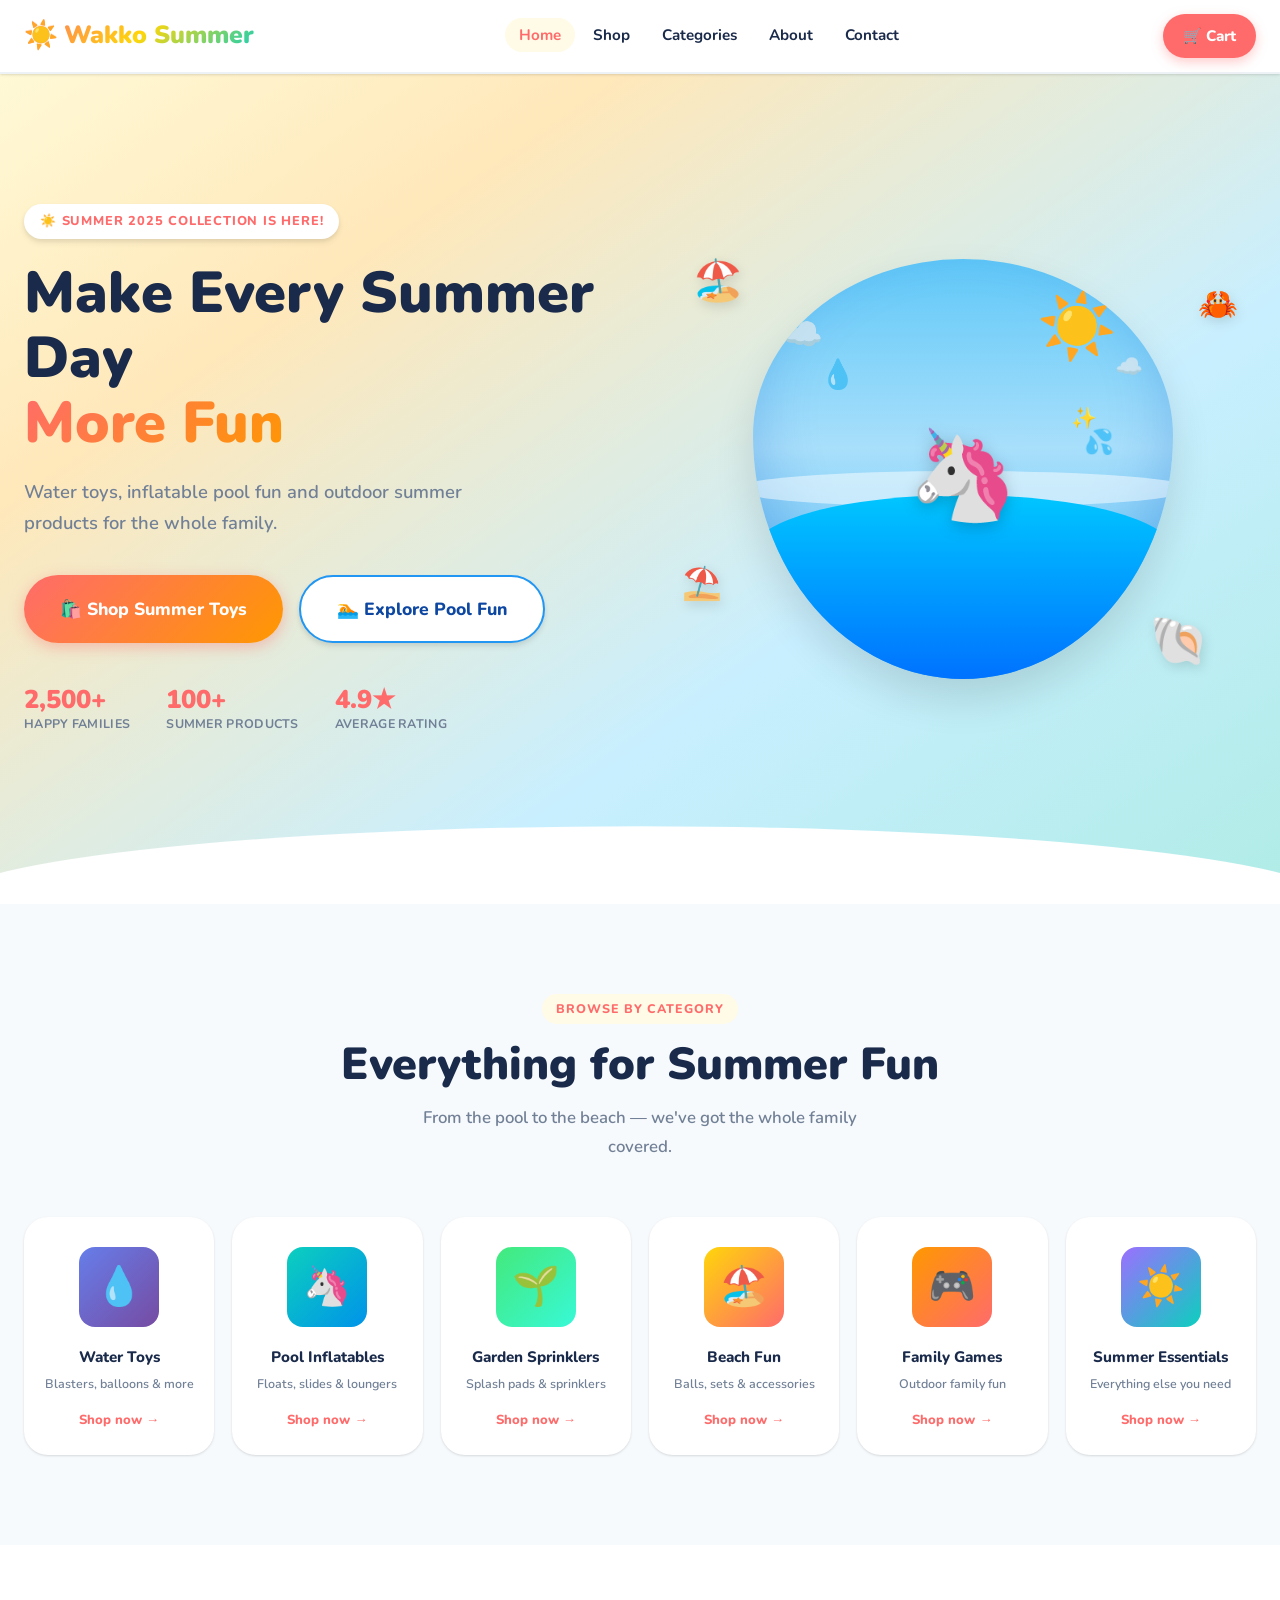
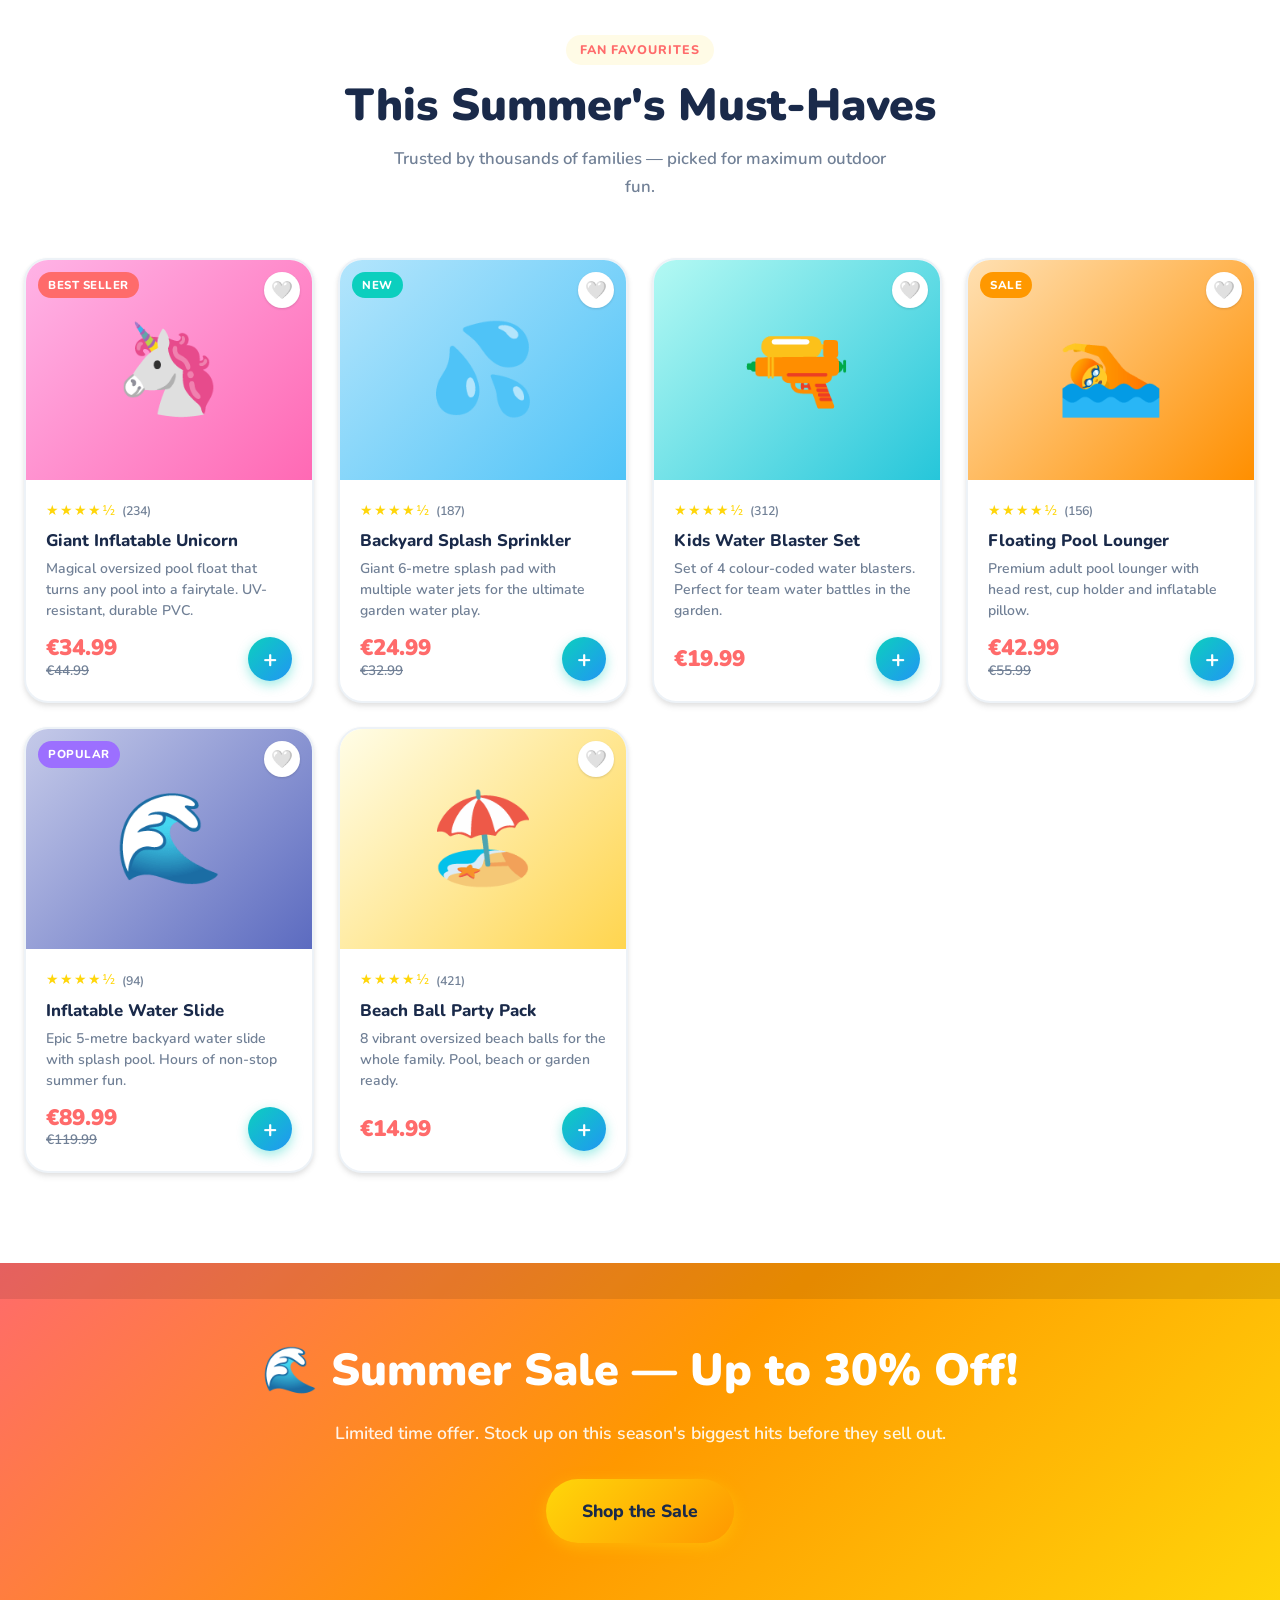
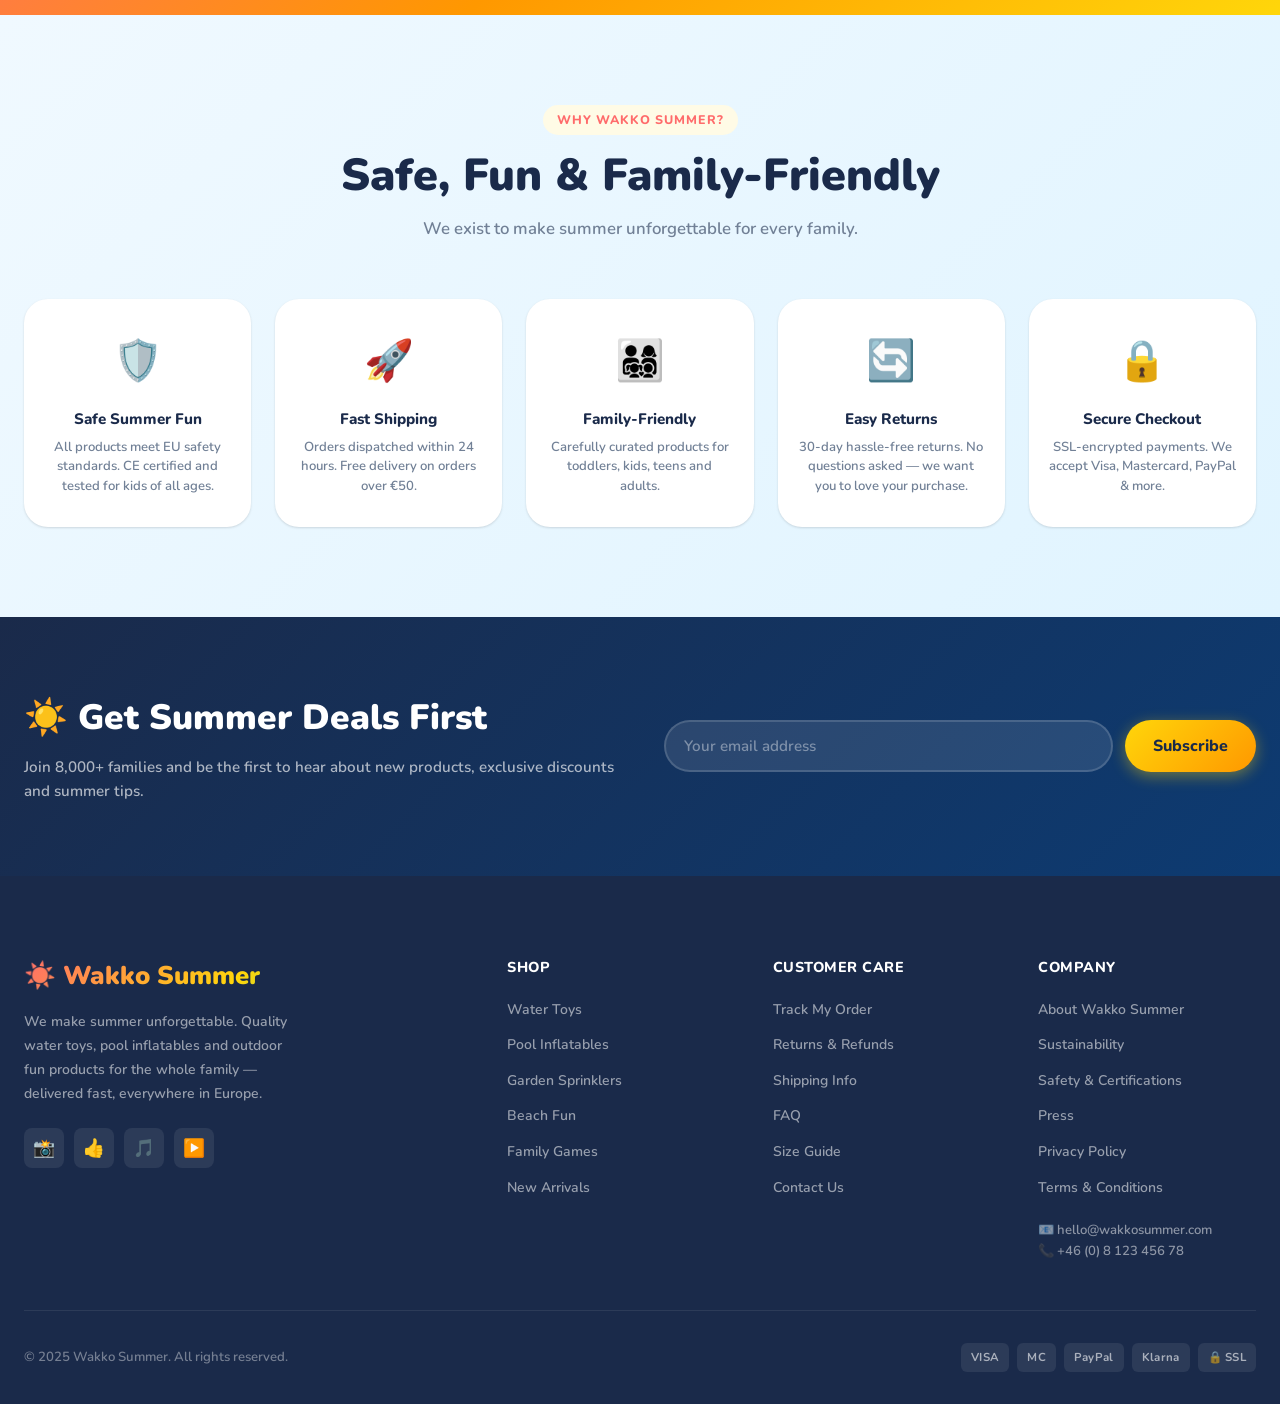
==== index.html @ 96a43daf "Initial release: Wakko Summer webshop Full static webshop with homepage, product page, cart and chec" ====
<!DOCTYPE html>
<html lang="en">
<head>
  <meta charset="UTF-8" />
  <meta name="viewport" content="width=device-width, initial-scale=1.0" />
  <title>Wakko Summer — Make Every Summer Day More Fun</title>
  <meta name="description" content="Water toys, inflatable pool fun and outdoor summer products for the whole family. Shop Wakko Summer today." />
  <link rel="stylesheet" href="css/style.css" />
</head>
<body data-page="home">

  <!-- ===== HEADER ===== -->
  <header class="header">
    <nav class="nav">
      <a class="nav__logo" href="index.html">
        <span class="nav__logo-icon">☀️</span> Wakko Summer
      </a>

      <ul class="nav__links">
        <li><a href="index.html" class="active">Home</a></li>
        <li><a href="#products">Shop</a></li>
        <li><a href="#categories">Categories</a></li>
        <li><a href="#about">About</a></li>
        <li><a href="#contact">Contact</a></li>
      </ul>

      <div class="nav__actions">
        <a href="cart.html" class="nav__cart-btn">
          🛒 Cart <span class="nav__cart-count">0</span>
        </a>
        <button class="nav__hamburger" aria-label="Menu">
          <span></span><span></span><span></span>
        </button>
      </div>
    </nav>
  </header>

  <!-- ===== HERO ===== -->
  <section class="hero">
    <div class="container">

      <div class="hero__content">
        <div class="hero__badge">☀️ Summer 2025 Collection is here!</div>
        <h1 class="hero__headline">
          Make Every Summer Day<br>
          <span>More Fun</span>
        </h1>
        <p class="hero__subheadline">
          Water toys, inflatable pool fun and outdoor summer products for the whole family.
        </p>
        <div class="hero__ctas">
          <a href="#products" class="btn btn--primary btn--lg">🛍️ Shop Summer Toys</a>
          <a href="#categories" class="btn btn--secondary btn--lg">🏊 Explore Pool Fun</a>
        </div>
        <div class="hero__stats">
          <div class="hero__stat">
            <div class="hero__stat-number">2,500+</div>
            <div class="hero__stat-label">Happy Families</div>
          </div>
          <div class="hero__stat">
            <div class="hero__stat-number">100+</div>
            <div class="hero__stat-label">Summer Products</div>
          </div>
          <div class="hero__stat">
            <div class="hero__stat-number">4.9★</div>
            <div class="hero__stat-label">Average Rating</div>
          </div>
        </div>
      </div>

      <div class="hero__visual">
        <!-- Floating decor outside the bubble -->
        <span class="hero__float hero__float--1">🏖️</span>
        <span class="hero__float hero__float--2">🦀</span>
        <span class="hero__float hero__float--3">⛱️</span>
        <span class="hero__float hero__float--4">🐚</span>

        <!-- Main scene bubble -->
        <div class="hero__scene">
          <span class="hero__scene-sun">☀️</span>
          <span class="hero__scene-cloud1">☁️</span>
          <span class="hero__scene-cloud2">☁️</span>
          <span class="hero__scene-drop1">💧</span>
          <span class="hero__scene-drop2">✨</span>
          <span class="hero__scene-drop3">💦</span>
          <span class="hero__scene-unicorn">🦄</span>
          <div class="hero__scene-wave"></div>
          <div class="hero__scene-pool"></div>
        </div>
      </div>

    </div>
  </section>

  <!-- ===== CATEGORIES ===== -->
  <section class="categories" id="categories">
    <div class="container">
      <div class="section-header">
        <span class="section-tag">Browse by category</span>
        <h2 class="section-title">Everything for Summer Fun</h2>
        <p class="section-subtitle">From the pool to the beach — we've got the whole family covered.</p>
      </div>

      <div class="categories-grid">

        <a href="#products" class="category-card category-card--water">
          <div class="category-card__icon">💧</div>
          <div class="category-card__name">Water Toys</div>
          <div class="category-card__desc">Blasters, balloons &amp; more</div>
          <div class="category-card__link">Shop now →</div>
        </a>

        <a href="#products" class="category-card category-card--pool">
          <div class="category-card__icon">🦄</div>
          <div class="category-card__name">Pool Inflatables</div>
          <div class="category-card__desc">Floats, slides &amp; loungers</div>
          <div class="category-card__link">Shop now →</div>
        </a>

        <a href="#products" class="category-card category-card--sprinkler">
          <div class="category-card__icon">🌱</div>
          <div class="category-card__name">Garden Sprinklers</div>
          <div class="category-card__desc">Splash pads &amp; sprinklers</div>
          <div class="category-card__link">Shop now →</div>
        </a>

        <a href="#products" class="category-card category-card--beach">
          <div class="category-card__icon">🏖️</div>
          <div class="category-card__name">Beach Fun</div>
          <div class="category-card__desc">Balls, sets &amp; accessories</div>
          <div class="category-card__link">Shop now →</div>
        </a>

        <a href="#products" class="category-card category-card--games">
          <div class="category-card__icon">🎮</div>
          <div class="category-card__name">Family Games</div>
          <div class="category-card__desc">Outdoor family fun</div>
          <div class="category-card__link">Shop now →</div>
        </a>

        <a href="#products" class="category-card category-card--essentials">
          <div class="category-card__icon">☀️</div>
          <div class="category-card__name">Summer Essentials</div>
          <div class="category-card__desc">Everything else you need</div>
          <div class="category-card__link">Shop now →</div>
        </a>

      </div>
    </div>
  </section>

  <!-- ===== FEATURED PRODUCTS ===== -->
  <section class="products" id="products">
    <div class="container">
      <div class="section-header">
        <span class="section-tag">Fan favourites</span>
        <h2 class="section-title">This Summer's Must-Haves</h2>
        <p class="section-subtitle">Trusted by thousands of families — picked for maximum outdoor fun.</p>
      </div>

      <!-- Rendered by JS -->
      <div class="products-grid"></div>
    </div>
  </section>

  <!-- ===== PROMO BANNER ===== -->
  <div class="promo-banner">
    <div class="promo-banner__ticker">
      <span class="promo-banner__ticker-inner">
        ☀️ FREE shipping on orders over €50 &nbsp;·&nbsp; 🌊 New arrivals every week &nbsp;·&nbsp; ⛱️ 30-day easy returns &nbsp;·&nbsp; 🦄 Over 2,500 happy families &nbsp;·&nbsp; ☀️ FREE shipping on orders over €50 &nbsp;·&nbsp; 🌊 New arrivals every week &nbsp;·&nbsp; ⛱️ 30-day easy returns &nbsp;·&nbsp;
      </span>
    </div>
    <h2>🌊 Summer Sale — Up to 30% Off!</h2>
    <p>Limited time offer. Stock up on this season's biggest hits before they sell out.</p>
    <a href="#products" class="btn btn--yellow btn--lg">Shop the Sale</a>
  </div>

  <!-- ===== TRUST SECTION ===== -->
  <section class="trust" id="about">
    <div class="container">
      <div class="section-header">
        <span class="section-tag">Why Wakko Summer?</span>
        <h2 class="section-title">Safe, Fun &amp; Family-Friendly</h2>
        <p class="section-subtitle">We exist to make summer unforgettable for every family.</p>
      </div>

      <div class="trust-grid">
        <div class="trust-item">
          <span class="trust-item__icon">🛡️</span>
          <div class="trust-item__title">Safe Summer Fun</div>
          <div class="trust-item__desc">All products meet EU safety standards. CE certified and tested for kids of all ages.</div>
        </div>
        <div class="trust-item">
          <span class="trust-item__icon">🚀</span>
          <div class="trust-item__title">Fast Shipping</div>
          <div class="trust-item__desc">Orders dispatched within 24 hours. Free delivery on orders over €50.</div>
        </div>
        <div class="trust-item">
          <span class="trust-item__icon">👨‍👩‍👧‍👦</span>
          <div class="trust-item__title">Family-Friendly</div>
          <div class="trust-item__desc">Carefully curated products for toddlers, kids, teens and adults.</div>
        </div>
        <div class="trust-item">
          <span class="trust-item__icon">🔄</span>
          <div class="trust-item__title">Easy Returns</div>
          <div class="trust-item__desc">30-day hassle-free returns. No questions asked — we want you to love your purchase.</div>
        </div>
        <div class="trust-item">
          <span class="trust-item__icon">🔒</span>
          <div class="trust-item__title">Secure Checkout</div>
          <div class="trust-item__desc">SSL-encrypted payments. We accept Visa, Mastercard, PayPal &amp; more.</div>
        </div>
      </div>
    </div>
  </section>

  <!-- ===== NEWSLETTER ===== -->
  <section class="newsletter">
    <div class="container">
      <div class="newsletter__content">
        <h2>☀️ Get Summer Deals First</h2>
        <p>Join 8,000+ families and be the first to hear about new products, exclusive discounts and summer tips.</p>
      </div>
      <div>
        <form class="newsletter__form" onsubmit="event.preventDefault(); this.innerHTML='<p style=\'color:var(--yellow);font-weight:800;font-size:1rem;\'>🎉 Thanks! You\'re on the list.</p>'">
          <input class="newsletter__input" type="email" placeholder="Your email address" required />
          <button type="submit" class="btn btn--yellow">Subscribe</button>
        </form>
      </div>
    </div>
  </section>

  <!-- ===== FOOTER ===== -->
  <footer class="footer" id="contact">
    <div class="container">
      <div class="footer__top">

        <div>
          <span class="footer__brand-logo">☀️ Wakko Summer</span>
          <p class="footer__brand-desc">
            We make summer unforgettable. Quality water toys, pool inflatables and outdoor fun products for the whole family — delivered fast, everywhere in Europe.
          </p>
          <div class="footer__social">
            <a class="footer__social-link" href="#" title="Instagram">📸</a>
            <a class="footer__social-link" href="#" title="Facebook">👍</a>
            <a class="footer__social-link" href="#" title="TikTok">🎵</a>
            <a class="footer__social-link" href="#" title="YouTube">▶️</a>
          </div>
        </div>

        <div class="footer__column">
          <h4>Shop</h4>
          <ul>
            <li><a href="#products">Water Toys</a></li>
            <li><a href="#products">Pool Inflatables</a></li>
            <li><a href="#products">Garden Sprinklers</a></li>
            <li><a href="#products">Beach Fun</a></li>
            <li><a href="#products">Family Games</a></li>
            <li><a href="#products">New Arrivals</a></li>
          </ul>
        </div>

        <div class="footer__column">
          <h4>Customer Care</h4>
          <ul>
            <li><a href="#">Track My Order</a></li>
            <li><a href="#">Returns &amp; Refunds</a></li>
            <li><a href="#">Shipping Info</a></li>
            <li><a href="#">FAQ</a></li>
            <li><a href="#">Size Guide</a></li>
            <li><a href="#">Contact Us</a></li>
          </ul>
        </div>

        <div class="footer__column">
          <h4>Company</h4>
          <ul>
            <li><a href="#">About Wakko Summer</a></li>
            <li><a href="#">Sustainability</a></li>
            <li><a href="#">Safety &amp; Certifications</a></li>
            <li><a href="#">Press</a></li>
            <li><a href="#">Privacy Policy</a></li>
            <li><a href="#">Terms &amp; Conditions</a></li>
          </ul>
          <p style="margin-top:20px;font-size:0.82rem;color:rgba(255,255,255,0.5);font-weight:600;line-height:1.6;">
            📧 hello@wakkosummer.com<br>
            📞 +46 (0) 8 123 456 78
          </p>
        </div>

      </div>

      <div class="footer__bottom">
        <span class="footer__copyright">© 2025 Wakko Summer. All rights reserved.</span>
        <div class="footer__payment">
          <span class="footer__payment-icon">VISA</span>
          <span class="footer__payment-icon">MC</span>
          <span class="footer__payment-icon">PayPal</span>
          <span class="footer__payment-icon">Klarna</span>
          <span class="footer__payment-icon">🔒 SSL</span>
        </div>
      </div>
    </div>
  </footer>

  <script src="js/app.js"></script>
</body>
</html>
---- css/style.css ----
/* ============================================
   WAKKO SUMMER — STYLESHEET
   ============================================ */

@import url('https://fonts.googleapis.com/css2?family=Nunito:wght@400;600;700;800;900&display=swap');

/* ---- Custom Properties ---- */
:root {
  --yellow:        #FFD60A;
  --yellow-hover:  #F5C800;
  --yellow-light:  #FFFBE6;
  --turquoise:     #0CCFBE;
  --turquoise-hover:#0AB8A8;
  --turquoise-light:#E0FAF8;
  --blue:          #2196F3;
  --blue-dark:     #0D47A1;
  --blue-light:    #E3F2FD;
  --coral:         #FF6B6B;
  --coral-hover:   #FF5252;
  --coral-light:   #FFE8E8;
  --orange:        #FF9800;
  --purple:        #9C6FFF;
  --dark:          #1A2A4A;
  --text:          #2D3748;
  --text-light:    #718096;
  --gray-50:       #F7FAFC;
  --gray-100:      #EDF2F7;
  --gray-200:      #E2E8F0;
  --white:         #FFFFFF;

  --shadow-sm: 0 1px 3px rgba(0,0,0,0.08), 0 1px 2px rgba(0,0,0,0.06);
  --shadow-md: 0 4px 6px rgba(0,0,0,0.07), 0 2px 4px rgba(0,0,0,0.06);
  --shadow-lg: 0 10px 25px rgba(0,0,0,0.10), 0 4px 6px rgba(0,0,0,0.05);
  --shadow-xl: 0 20px 40px rgba(0,0,0,0.12);

  --radius-sm:   8px;
  --radius-md:   16px;
  --radius-lg:   24px;
  --radius-xl:   32px;
  --radius-full: 9999px;

  --font: 'Nunito', sans-serif;
  --container-max: 1280px;
  --transition:      all 0.2s ease;
  --transition-slow: all 0.35s ease;
}

/* ---- Reset ---- */
*, *::before, *::after { margin: 0; padding: 0; box-sizing: border-box; }
html { scroll-behavior: smooth; }
body {
  font-family: var(--font);
  color: var(--text);
  background: var(--white);
  line-height: 1.6;
  -webkit-font-smoothing: antialiased;
}
img  { max-width: 100%; display: block; }
a    { text-decoration: none; color: inherit; }
button { cursor: pointer; border: none; font-family: var(--font); }
ul   { list-style: none; }

.container {
  max-width: var(--container-max);
  margin: 0 auto;
  padding: 0 24px;
}

/* ============================================
   HEADER
   ============================================ */

.header {
  position: sticky;
  top: 0;
  z-index: 100;
  background: rgba(255,255,255,0.96);
  backdrop-filter: blur(12px);
  border-bottom: 2px solid var(--gray-100);
  box-shadow: var(--shadow-sm);
}

.nav {
  display: flex;
  align-items: center;
  justify-content: space-between;
  padding: 14px 24px;
  max-width: var(--container-max);
  margin: 0 auto;
  gap: 16px;
}

.nav__logo {
  display: flex;
  align-items: center;
  gap: 6px;
  font-size: 1.55rem;
  font-weight: 900;
  background: linear-gradient(135deg, var(--coral) 0%, var(--yellow) 50%, var(--turquoise) 100%);
  -webkit-background-clip: text;
  -webkit-text-fill-color: transparent;
  background-clip: text;
  white-space: nowrap;
  text-decoration: none;
}
.nav__logo-icon { -webkit-text-fill-color: initial; font-size: 1.7rem; }

.nav__links {
  display: flex;
  align-items: center;
  gap: 4px;
  flex: 1;
  justify-content: center;
}
.nav__links a {
  font-size: 0.95rem;
  font-weight: 700;
  color: var(--dark);
  padding: 7px 14px;
  border-radius: var(--radius-full);
  transition: var(--transition);
}
.nav__links a:hover, .nav__links a.active {
  background: var(--yellow-light);
  color: var(--coral);
}

.nav__actions { display: flex; align-items: center; gap: 12px; }

.nav__cart-btn {
  display: flex;
  align-items: center;
  gap: 8px;
  background: var(--coral);
  color: var(--white);
  font-weight: 800;
  font-size: 0.95rem;
  padding: 10px 20px;
  border-radius: var(--radius-full);
  transition: var(--transition);
  box-shadow: 0 4px 12px rgba(255,107,107,0.35);
  text-decoration: none;
}
.nav__cart-btn:hover {
  background: var(--coral-hover);
  transform: translateY(-1px);
  box-shadow: 0 6px 18px rgba(255,107,107,0.45);
}
.nav__cart-count {
  background: var(--yellow);
  color: var(--dark);
  font-size: 0.75rem;
  font-weight: 900;
  width: 20px;
  height: 20px;
  border-radius: 50%;
  display: flex;
  align-items: center;
  justify-content: center;
  min-width: 20px;
}

.nav__hamburger {
  display: none;
  flex-direction: column;
  gap: 5px;
  background: none;
  padding: 4px;
}
.nav__hamburger span {
  width: 24px;
  height: 2px;
  background: var(--dark);
  border-radius: 2px;
  transition: var(--transition);
  display: block;
}

/* ============================================
   BUTTONS
   ============================================ */

.btn {
  display: inline-flex;
  align-items: center;
  justify-content: center;
  gap: 8px;
  font-family: var(--font);
  font-weight: 800;
  font-size: 1rem;
  padding: 14px 28px;
  border-radius: var(--radius-full);
  border: none;
  cursor: pointer;
  transition: var(--transition-slow);
  text-decoration: none;
  white-space: nowrap;
}
.btn--primary {
  background: linear-gradient(135deg, var(--coral) 0%, var(--orange) 100%);
  color: var(--white);
  box-shadow: 0 4px 15px rgba(255,107,107,0.4);
}
.btn--primary:hover { transform: translateY(-2px); box-shadow: 0 8px 25px rgba(255,107,107,0.5); }

.btn--secondary {
  background: var(--white);
  color: var(--blue-dark);
  border: 2px solid var(--blue);
  box-shadow: var(--shadow-md);
}
.btn--secondary:hover { background: var(--blue-light); transform: translateY(-2px); box-shadow: var(--shadow-lg); }

.btn--turquoise {
  background: linear-gradient(135deg, var(--turquoise) 0%, var(--blue) 100%);
  color: var(--white);
  box-shadow: 0 4px 15px rgba(12,207,190,0.4);
}
.btn--turquoise:hover { transform: translateY(-2px); box-shadow: 0 8px 25px rgba(12,207,190,0.5); }

.btn--yellow {
  background: linear-gradient(135deg, var(--yellow) 0%, var(--orange) 100%);
  color: var(--dark);
  box-shadow: 0 4px 15px rgba(255,214,10,0.4);
}
.btn--yellow:hover { transform: translateY(-2px); box-shadow: 0 8px 25px rgba(255,214,10,0.5); }

.btn--dark {
  background: var(--dark);
  color: var(--white);
}
.btn--dark:hover { background: #0f1f38; transform: translateY(-2px); }

.btn--outline {
  background: transparent;
  color: var(--coral);
  border: 2px solid var(--coral);
}
.btn--outline:hover { background: var(--coral); color: var(--white); }

.btn--lg { font-size: 1.1rem; padding: 18px 36px; }
.btn--sm { font-size: 0.875rem; padding: 10px 20px; }
.btn--full { width: 100%; }

/* ============================================
   HERO SECTION
   ============================================ */

.hero {
  background: linear-gradient(145deg, #FFF9D6 0%, #FFE8BA 25%, #C8EFFF 65%, #B0ECE6 100%);
  min-height: calc(100vh - 70px);
  display: flex;
  align-items: center;
  overflow: hidden;
  position: relative;
  padding: 60px 0 100px;
}

.hero::after {
  content: '';
  position: absolute;
  bottom: -2px;
  left: 0;
  right: 0;
  height: 80px;
  background: var(--white);
  clip-path: ellipse(55% 100% at 50% 100%);
  pointer-events: none;
}

.hero .container {
  display: grid;
  grid-template-columns: 1fr 1fr;
  gap: 60px;
  align-items: center;
  position: relative;
  z-index: 1;
}

.hero__badge {
  display: inline-flex;
  align-items: center;
  gap: 8px;
  background: var(--white);
  color: var(--coral);
  font-size: 0.8rem;
  font-weight: 800;
  padding: 7px 16px;
  border-radius: var(--radius-full);
  box-shadow: var(--shadow-md);
  margin-bottom: 22px;
  text-transform: uppercase;
  letter-spacing: 0.8px;
}

.hero__headline {
  font-size: clamp(2.1rem, 5vw, 3.6rem);
  font-weight: 900;
  line-height: 1.13;
  color: var(--dark);
  margin-bottom: 20px;
}
.hero__headline span {
  background: linear-gradient(135deg, var(--coral) 0%, var(--orange) 100%);
  -webkit-background-clip: text;
  -webkit-text-fill-color: transparent;
  background-clip: text;
}

.hero__subheadline {
  font-size: 1.15rem;
  color: var(--text-light);
  font-weight: 600;
  margin-bottom: 36px;
  line-height: 1.7;
  max-width: 480px;
}

.hero__ctas { display: flex; gap: 16px; flex-wrap: wrap; margin-bottom: 44px; }

.hero__stats { display: flex; gap: 36px; flex-wrap: wrap; }
.hero__stat-number {
  font-size: 1.6rem;
  font-weight: 900;
  color: var(--coral);
  line-height: 1;
}
.hero__stat-label {
  font-size: 0.78rem;
  color: var(--text-light);
  font-weight: 700;
  margin-top: 2px;
  text-transform: uppercase;
  letter-spacing: 0.3px;
}

/* Hero visual/scene */
.hero__visual {
  display: flex;
  justify-content: center;
  align-items: center;
  position: relative;
  height: 500px;
}

.hero__scene {
  width: 420px;
  height: 420px;
  background: linear-gradient(180deg, #60C8F8 0%, #A8DFFB 45%, #47B8F5 100%);
  border-radius: 50% 50% 50% 50% / 42% 42% 58% 58%;
  display: flex;
  align-items: center;
  justify-content: center;
  position: relative;
  overflow: hidden;
  box-shadow: var(--shadow-xl), inset 0 -30px 60px rgba(0,80,200,0.25);
}

.hero__scene-pool {
  position: absolute;
  bottom: 0; left: 0; right: 0;
  height: 44%;
  background: linear-gradient(180deg, #00C6FF 0%, #0072FF 100%);
  border-radius: 50% 50% 0 0 / 30% 30% 0 0;
}
.hero__scene-wave {
  position: absolute;
  bottom: 41%;
  left: -20px; right: -20px;
  height: 36px;
  background: rgba(255,255,255,0.5);
  border-radius: 50%;
  animation: wave 3s ease-in-out infinite;
}
.hero__scene-sun {
  position: absolute;
  top: 36px; right: 56px;
  font-size: 4rem;
  animation: sunPulse 4s ease-in-out infinite;
  line-height: 1;
}
.hero__scene-cloud1, .hero__scene-cloud2 {
  position: absolute;
  font-size: 2rem;
  opacity: 0.7;
}
.hero__scene-cloud1 { top: 50px; left: 30px; animation: floatSlow 6s ease-in-out infinite; }
.hero__scene-cloud2 { top: 90px; right: 30px; font-size: 1.4rem; animation: floatSlow 8s ease-in-out infinite reverse; }

.hero__scene-unicorn {
  position: absolute;
  bottom: 38%;
  left: 50%;
  transform: translateX(-50%);
  font-size: 5.5rem;
  animation: float 3s ease-in-out infinite;
  z-index: 2;
  line-height: 1;
  filter: drop-shadow(0 4px 8px rgba(0,0,0,0.2));
}
.hero__scene-drop1, .hero__scene-drop2, .hero__scene-drop3 {
  position: absolute;
  font-size: 1.8rem;
  animation: floatRandom 4s ease-in-out infinite;
}
.hero__scene-drop1 { top: 22%; left: 16%; animation-delay: 0s; }
.hero__scene-drop2 { top: 34%; right: 18%; animation-delay: 1.2s; font-size: 1.3rem; }
.hero__scene-drop3 { bottom: 52%; right: 14%; animation-delay: 2.4s; font-size: 1.5rem; }

/* Floating elements outside the scene bubble */
.hero__float {
  position: absolute;
  font-size: 2.5rem;
  animation: float 3s ease-in-out infinite;
  filter: drop-shadow(2px 4px 6px rgba(0,0,0,0.12));
  pointer-events: none;
}
.hero__float--1 { top: 6%;  left: 4%;  animation-delay: 0s; }
.hero__float--2 { top: 12%; right: 3%; animation-delay: 0.8s; font-size: 2rem; }
.hero__float--3 { bottom: 22%; left: 2%; animation-delay: 1.5s; font-size: 2rem; }
.hero__float--4 { bottom: 8%; right: 8%; animation-delay: 2.2s; font-size: 3rem; }

/* Animations */
@keyframes float {
  0%, 100% { transform: translateX(-50%) translateY(0); }
  50% { transform: translateX(-50%) translateY(-16px); }
}
@keyframes floatEl {
  0%, 100% { transform: translateY(0); }
  50% { transform: translateY(-14px); }
}
@keyframes floatSlow {
  0%, 100% { transform: translateX(0) translateY(0); }
  50% { transform: translateX(6px) translateY(-8px); }
}
@keyframes floatRandom {
  0%, 100% { transform: translateY(0) rotate(0deg); }
  33%  { transform: translateY(-10px) rotate(8deg); }
  66%  { transform: translateY(5px) rotate(-5deg); }
}
@keyframes wave {
  0%, 100% { transform: scaleX(1) translateY(0); opacity: 0.5; }
  50% { transform: scaleX(1.08) translateY(-5px); opacity: 0.7; }
}
@keyframes sunPulse {
  0%, 100% { transform: scale(1) rotate(0deg); }
  50% { transform: scale(1.12) rotate(12deg); }
}
@keyframes scrollText {
  from { transform: translateX(0); }
  to   { transform: translateX(-50%); }
}

.hero__float--1,
.hero__float--2,
.hero__float--3,
.hero__float--4 { animation-name: floatEl; }

/* ============================================
   SECTION SHARED
   ============================================ */

section { padding: 90px 0; }

.section-header { text-align: center; margin-bottom: 56px; }

.section-tag {
  display: inline-block;
  background: var(--yellow-light);
  color: var(--coral);
  font-size: 0.78rem;
  font-weight: 800;
  padding: 5px 14px;
  border-radius: var(--radius-full);
  text-transform: uppercase;
  letter-spacing: 1px;
  margin-bottom: 14px;
}
.section-title {
  font-size: clamp(1.8rem, 4vw, 2.8rem);
  font-weight: 900;
  color: var(--dark);
  margin-bottom: 12px;
  line-height: 1.2;
}
.section-subtitle {
  font-size: 1.05rem;
  color: var(--text-light);
  font-weight: 600;
  max-width: 500px;
  margin: 0 auto;
  line-height: 1.7;
}

/* ============================================
   CATEGORIES
   ============================================ */

.categories { background: var(--gray-50); }

.categories-grid {
  display: grid;
  grid-template-columns: repeat(6, 1fr);
  gap: 18px;
}

.category-card {
  background: var(--white);
  border-radius: var(--radius-lg);
  padding: 28px 18px 22px;
  text-align: center;
  cursor: pointer;
  transition: var(--transition-slow);
  box-shadow: var(--shadow-sm);
  border: 2px solid transparent;
  text-decoration: none;
  display: block;
}
.category-card:hover {
  transform: translateY(-7px);
  box-shadow: var(--shadow-lg);
  border-color: var(--yellow);
}

.category-card__icon {
  width: 80px;
  height: 80px;
  margin: 0 auto 18px;
  border-radius: var(--radius-md);
  display: flex;
  align-items: center;
  justify-content: center;
  font-size: 2.4rem;
}
.category-card--water     .category-card__icon { background: linear-gradient(135deg, #667eea 0%, #764ba2 100%); }
.category-card--pool      .category-card__icon { background: linear-gradient(135deg, #0CCFBE 0%, #0093E9 100%); }
.category-card--sprinkler .category-card__icon { background: linear-gradient(135deg, #43e97b 0%, #38f9d7 100%); }
.category-card--beach     .category-card__icon { background: linear-gradient(135deg, #FFD60A 0%, #FF6B6B 100%); }
.category-card--games     .category-card__icon { background: linear-gradient(135deg, #FF9800 0%, #FF6B6B 100%); }
.category-card--essentials .category-card__icon { background: linear-gradient(135deg, #9C6FFF 0%, #0CCFBE 100%); }

.category-card__name { font-size: 0.95rem; font-weight: 800; color: var(--dark); margin-bottom: 6px; }
.category-card__desc { font-size: 0.78rem; color: var(--text-light); font-weight: 600; margin-bottom: 16px; line-height: 1.5; }
.category-card__link { font-size: 0.82rem; font-weight: 800; color: var(--coral); display: flex; align-items: center; justify-content: center; gap: 4px; }

/* ============================================
   FEATURED PRODUCTS
   ============================================ */

.products { background: var(--white); }

.products-grid {
  display: grid;
  grid-template-columns: repeat(auto-fill, minmax(280px, 1fr));
  gap: 24px;
}

.product-card {
  background: var(--white);
  border-radius: var(--radius-lg);
  overflow: hidden;
  box-shadow: var(--shadow-md);
  transition: var(--transition-slow);
  border: 2px solid var(--gray-100);
  display: flex;
  flex-direction: column;
}
.product-card:hover {
  transform: translateY(-7px);
  box-shadow: var(--shadow-xl);
  border-color: transparent;
}

.product-card__image {
  height: 220px;
  display: flex;
  align-items: center;
  justify-content: center;
  font-size: 5.5rem;
  position: relative;
  overflow: hidden;
  cursor: pointer;
}
.product-card__image--unicorn  { background: linear-gradient(135deg, #FFB3E6 0%, #FF69B4 100%); }
.product-card__image--sprinkler { background: linear-gradient(135deg, #B3E5FC 0%, #4FC3F7 100%); }
.product-card__image--blaster  { background: linear-gradient(135deg, #B3F9F3 0%, #26C6DA 100%); }
.product-card__image--lounger  { background: linear-gradient(135deg, #FFE0B2 0%, #FF8F00 100%); }
.product-card__image--slide    { background: linear-gradient(135deg, #C5CAE9 0%, #5C6BC0 100%); }
.product-card__image--beach    { background: linear-gradient(135deg, #FFFDE7 0%, #FFD54F 100%); }

.product-card__badge {
  position: absolute;
  top: 12px; left: 12px;
  background: var(--coral);
  color: white;
  font-size: 0.72rem;
  font-weight: 800;
  padding: 4px 10px;
  border-radius: var(--radius-full);
  text-transform: uppercase;
  letter-spacing: 0.5px;
}
.product-card__badge--new     { background: var(--turquoise); }
.product-card__badge--sale    { background: var(--orange); }
.product-card__badge--popular { background: var(--purple); }

.product-card__wishlist {
  position: absolute;
  top: 12px; right: 12px;
  width: 36px; height: 36px;
  background: var(--white);
  border-radius: 50%;
  display: flex;
  align-items: center;
  justify-content: center;
  font-size: 1.1rem;
  box-shadow: var(--shadow-sm);
  cursor: pointer;
  transition: var(--transition);
  border: none;
}
.product-card__wishlist:hover { transform: scale(1.15); box-shadow: var(--shadow-md); }

.product-card__body { padding: 20px; flex: 1; display: flex; flex-direction: column; }

.product-card__rating { display: flex; align-items: center; gap: 6px; margin-bottom: 8px; }
.product-card__stars  { color: var(--yellow); font-size: 0.88rem; letter-spacing: 1px; }
.product-card__rating-count { font-size: 0.78rem; color: var(--text-light); font-weight: 600; }

.product-card__name { font-size: 1.05rem; font-weight: 800; color: var(--dark); margin-bottom: 6px; line-height: 1.3; }
.product-card__desc { font-size: 0.875rem; color: var(--text-light); font-weight: 600; margin-bottom: 16px; line-height: 1.5; flex: 1; }

.product-card__footer { display: flex; align-items: center; justify-content: space-between; margin-top: auto; }

.product-card__price-current  { font-size: 1.4rem; font-weight: 900; color: var(--coral); line-height: 1; display: block; }
.product-card__price-original { font-size: 0.85rem; color: var(--text-light); font-weight: 600; text-decoration: line-through; display: block; }

.product-card__add {
  background: linear-gradient(135deg, var(--turquoise) 0%, var(--blue) 100%);
  color: var(--white);
  border: none;
  width: 44px; height: 44px;
  border-radius: 50%;
  display: flex;
  align-items: center;
  justify-content: center;
  font-size: 1.5rem;
  font-weight: 700;
  cursor: pointer;
  transition: var(--transition-slow);
  box-shadow: 0 4px 12px rgba(12,207,190,0.4);
  flex-shrink: 0;
}
.product-card__add:hover { transform: scale(1.12) rotate(90deg); box-shadow: 0 6px 20px rgba(12,207,190,0.5); }

/* ============================================
   PROMO BANNER
   ============================================ */

.promo-banner {
  background: linear-gradient(135deg, var(--coral) 0%, var(--orange) 50%, var(--yellow) 100%);
  padding: 72px 0;
  text-align: center;
  position: relative;
  overflow: hidden;
}
.promo-banner__ticker {
  position: absolute;
  top: 0; left: 0; right: 0;
  height: 36px;
  background: rgba(0,0,0,0.1);
  display: flex;
  align-items: center;
  overflow: hidden;
}
.promo-banner__ticker-inner {
  white-space: nowrap;
  animation: scrollText 22s linear infinite;
  font-size: 1rem;
  opacity: 0.8;
  font-weight: 700;
  color: var(--white);
  padding-left: 100%;
}
.promo-banner h2 {
  font-size: clamp(1.8rem, 4vw, 2.8rem);
  font-weight: 900;
  color: var(--white);
  margin-bottom: 12px;
  position: relative;
  z-index: 1;
}
.promo-banner p {
  font-size: 1.1rem;
  color: rgba(255,255,255,0.9);
  font-weight: 600;
  margin-bottom: 32px;
  position: relative;
  z-index: 1;
}
.promo-banner .btn { position: relative; z-index: 1; }

/* ============================================
   TRUST SECTION
   ============================================ */

.trust { background: linear-gradient(135deg, #F0F9FF 0%, #E0F4FF 100%); }

.trust-grid {
  display: grid;
  grid-template-columns: repeat(5, 1fr);
  gap: 24px;
}
.trust-item {
  text-align: center;
  padding: 30px 20px;
  background: var(--white);
  border-radius: var(--radius-lg);
  box-shadow: var(--shadow-sm);
  transition: var(--transition-slow);
}
.trust-item:hover { transform: translateY(-5px); box-shadow: var(--shadow-md); }
.trust-item__icon { font-size: 2.5rem; margin-bottom: 14px; display: block; }
.trust-item__title { font-size: 0.95rem; font-weight: 800; color: var(--dark); margin-bottom: 6px; }
.trust-item__desc { font-size: 0.82rem; color: var(--text-light); font-weight: 600; line-height: 1.5; }

/* ============================================
   NEWSLETTER
   ============================================ */

.newsletter {
  background: linear-gradient(135deg, var(--dark) 0%, #0D3B72 100%);
  padding: 72px 0;
}
.newsletter .container {
  display: grid;
  grid-template-columns: 1fr 1fr;
  gap: 48px;
  align-items: center;
}
.newsletter__content h2 {
  font-size: clamp(1.6rem, 3vw, 2.2rem);
  font-weight: 900;
  color: var(--white);
  margin-bottom: 10px;
}
.newsletter__content p { font-size: 0.95rem; color: rgba(255,255,255,0.65); font-weight: 600; }
.newsletter__form { display: flex; gap: 12px; }
.newsletter__input {
  flex: 1;
  padding: 14px 18px;
  border-radius: var(--radius-full);
  border: 2px solid rgba(255,255,255,0.15);
  background: rgba(255,255,255,0.1);
  color: var(--white);
  font-family: var(--font);
  font-size: 0.95rem;
  font-weight: 600;
  outline: none;
  transition: var(--transition);
}
.newsletter__input::placeholder { color: rgba(255,255,255,0.4); }
.newsletter__input:focus { border-color: var(--yellow); background: rgba(255,255,255,0.15); }

/* ============================================
   FOOTER
   ============================================ */

.footer {
  background: var(--dark);
  color: var(--white);
  padding: 80px 0 32px;
}
.footer__top {
  display: grid;
  grid-template-columns: 2fr 1fr 1fr 1fr;
  gap: 48px;
  padding-bottom: 48px;
  border-bottom: 1px solid rgba(255,255,255,0.08);
  margin-bottom: 32px;
}
.footer__brand-logo {
  font-size: 1.6rem;
  font-weight: 900;
  background: linear-gradient(135deg, var(--coral) 0%, var(--yellow) 50%, var(--turquoise) 100%);
  -webkit-background-clip: text;
  -webkit-text-fill-color: transparent;
  background-clip: text;
  margin-bottom: 14px;
  display: block;
}
.footer__brand-desc { font-size: 0.875rem; color: rgba(255,255,255,0.55); font-weight: 600; line-height: 1.7; margin-bottom: 22px; max-width: 280px; }
.footer__social { display: flex; gap: 10px; }
.footer__social-link {
  width: 40px; height: 40px;
  background: rgba(255,255,255,0.08);
  border-radius: var(--radius-sm);
  display: flex;
  align-items: center;
  justify-content: center;
  font-size: 1.1rem;
  transition: var(--transition);
}
.footer__social-link:hover { background: var(--coral); transform: translateY(-2px); }

.footer__column h4 { font-size: 0.9rem; font-weight: 800; margin-bottom: 18px; color: var(--white); text-transform: uppercase; letter-spacing: 0.5px; }
.footer__column ul { display: flex; flex-direction: column; gap: 10px; }
.footer__column ul li a { font-size: 0.875rem; color: rgba(255,255,255,0.55); font-weight: 600; transition: var(--transition); }
.footer__column ul li a:hover { color: var(--yellow); padding-left: 4px; }

.footer__bottom {
  display: flex;
  align-items: center;
  justify-content: space-between;
  flex-wrap: wrap;
  gap: 14px;
}
.footer__copyright { font-size: 0.825rem; color: rgba(255,255,255,0.4); font-weight: 600; }
.footer__payment { display: flex; gap: 8px; align-items: center; }
.footer__payment-icon {
  background: rgba(255,255,255,0.08);
  border-radius: 6px;
  padding: 5px 10px;
  font-size: 0.72rem;
  font-weight: 700;
  color: rgba(255,255,255,0.6);
  letter-spacing: 0.3px;
}

/* ============================================
   PRODUCT PAGE
   ============================================ */

.page-header {
  background: var(--gray-50);
  padding: 24px 0;
  border-bottom: 1px solid var(--gray-200);
}
.breadcrumb {
  display: flex;
  align-items: center;
  gap: 8px;
  font-size: 0.875rem;
  font-weight: 600;
  color: var(--text-light);
}
.breadcrumb a { color: var(--blue); }
.breadcrumb a:hover { color: var(--coral); }
.breadcrumb-sep { color: var(--gray-200); }

.product-page { padding: 60px 0 90px; }

.product-layout {
  display: grid;
  grid-template-columns: 1fr 1fr;
  gap: 64px;
  align-items: start;
}

.product-gallery { position: sticky; top: 90px; }
.product-gallery__main {
  width: 100%;
  aspect-ratio: 1;
  border-radius: var(--radius-xl);
  display: flex;
  align-items: center;
  justify-content: center;
  font-size: 9rem;
  margin-bottom: 16px;
  background: linear-gradient(135deg, #FFB3E6 0%, #FF69B4 100%);
  box-shadow: var(--shadow-xl);
  overflow: hidden;
  transition: var(--transition-slow);
}
.product-gallery__thumbs { display: flex; gap: 12px; overflow-x: auto; padding-bottom: 4px; }
.product-gallery__thumb {
  width: 80px; height: 80px;
  border-radius: var(--radius-md);
  flex-shrink: 0;
  display: flex;
  align-items: center;
  justify-content: center;
  font-size: 2.2rem;
  cursor: pointer;
  border: 2.5px solid transparent;
  transition: var(--transition);
}
.product-gallery__thumb:hover, .product-gallery__thumb.active { border-color: var(--coral); box-shadow: var(--shadow-md); }
.product-gallery__thumb:nth-child(1) { background: linear-gradient(135deg, #FFB3E6 0%, #FF69B4 100%); }
.product-gallery__thumb:nth-child(2) { background: linear-gradient(135deg, #B3F9F3 0%, #26C6DA 100%); }
.product-gallery__thumb:nth-child(3) { background: linear-gradient(135deg, #C5CAE9 0%, #5C6BC0 100%); }
.product-gallery__thumb:nth-child(4) { background: linear-gradient(135deg, #FFFDE7 0%, #FFD54F 100%); }

.product-info__category-tag {
  display: inline-block;
  background: var(--turquoise-light);
  color: var(--turquoise-hover);
  font-size: 0.78rem;
  font-weight: 800;
  padding: 5px 12px;
  border-radius: var(--radius-full);
  margin-bottom: 14px;
  text-transform: uppercase;
  letter-spacing: 0.5px;
}
.product-info__title { font-size: 2rem; font-weight: 900; color: var(--dark); line-height: 1.2; margin-bottom: 16px; }

.product-info__rating { display: flex; align-items: center; gap: 10px; margin-bottom: 22px; }
.product-info__stars { color: var(--yellow); font-size: 1.1rem; letter-spacing: 2px; }
.product-info__review-count { font-size: 0.875rem; color: var(--text-light); font-weight: 600; }

.product-info__price {
  display: flex;
  align-items: baseline;
  gap: 14px;
  margin-bottom: 28px;
  padding-bottom: 28px;
  border-bottom: 1px solid var(--gray-200);
}
.product-info__price-current { font-size: 2.4rem; font-weight: 900; color: var(--coral); }
.product-info__price-original { font-size: 1.2rem; color: var(--text-light); font-weight: 600; text-decoration: line-through; }
.product-info__price-save {
  background: var(--coral-light);
  color: var(--coral);
  font-size: 0.78rem;
  font-weight: 800;
  padding: 4px 10px;
  border-radius: var(--radius-full);
}

.product-info__description { font-size: 0.95rem; color: var(--text); font-weight: 600; line-height: 1.8; margin-bottom: 26px; }

.product-info__benefits-title { font-size: 0.9rem; font-weight: 800; color: var(--dark); margin-bottom: 14px; text-transform: uppercase; letter-spacing: 0.5px; }
.product-info__benefit {
  display: flex;
  align-items: center;
  gap: 10px;
  margin-bottom: 10px;
  font-size: 0.9rem;
  font-weight: 600;
  color: var(--text);
}
.product-info__benefit-check {
  width: 22px; height: 22px;
  background: var(--turquoise);
  color: white;
  border-radius: 50%;
  display: flex;
  align-items: center;
  justify-content: center;
  font-size: 0.65rem;
  font-weight: 900;
  flex-shrink: 0;
}

.product-info__meta { display: flex; gap: 14px; margin: 24px 0; }
.product-info__meta-item {
  background: var(--gray-50);
  border-radius: var(--radius-md);
  padding: 14px 16px;
  flex: 1;
  text-align: center;
}
.product-info__meta-label { font-size: 0.72rem; color: var(--text-light); font-weight: 700; text-transform: uppercase; letter-spacing: 0.5px; margin-bottom: 4px; display: block; }
.product-info__meta-value { font-size: 0.9rem; font-weight: 800; color: var(--dark); }

.product-info__safety {
  background: var(--yellow-light);
  border: 1.5px solid var(--yellow);
  border-radius: var(--radius-md);
  padding: 14px 18px;
  display: flex;
  align-items: center;
  gap: 12px;
  margin-bottom: 26px;
}
.product-info__safety-icon { font-size: 1.4rem; flex-shrink: 0; }
.product-info__safety-text { font-size: 0.85rem; font-weight: 700; color: #7B5B00; line-height: 1.5; }

.product-info__quantity { display: flex; align-items: center; gap: 18px; margin-bottom: 22px; }
.product-info__quantity-label { font-size: 0.9rem; font-weight: 700; color: var(--dark); }

.qty-selector { display: flex; align-items: center; background: var(--gray-100); border-radius: var(--radius-full); overflow: hidden; }
.qty-btn {
  width: 40px; height: 40px;
  background: none;
  border: none;
  font-size: 1.3rem;
  color: var(--dark);
  cursor: pointer;
  display: flex;
  align-items: center;
  justify-content: center;
  font-weight: 700;
  transition: var(--transition);
}
.qty-btn:hover { background: var(--gray-200); }
.qty-value { min-width: 40px; text-align: center; font-weight: 800; font-size: 1rem; color: var(--dark); }

.product-info__actions { display: flex; gap: 14px; }

.product-info__share { font-size: 0.82rem; font-weight: 700; color: var(--text-light); display: flex; align-items: center; gap: 10px; margin-top: 20px; }
.product-info__share-btn {
  width: 34px; height: 34px;
  background: var(--gray-100);
  border-radius: 50%;
  border: none;
  cursor: pointer;
  font-size: 1rem;
  transition: var(--transition);
  display: flex;
  align-items: center;
  justify-content: center;
}
.product-info__share-btn:hover { background: var(--coral-light); transform: scale(1.1); }

/* Related products */
.related-products { padding: 60px 0 90px; background: var(--gray-50); }
.related-products h2 { font-size: 1.8rem; font-weight: 900; color: var(--dark); margin-bottom: 32px; }

/* ============================================
   CART PAGE
   ============================================ */

.cart-page { padding: 60px 0 90px; background: var(--gray-50); min-height: 60vh; }
.cart-page h1 { font-size: 2rem; font-weight: 900; color: var(--dark); margin-bottom: 8px; }
.cart-page__subtitle { font-size: 0.95rem; color: var(--text-light); font-weight: 600; margin-bottom: 36px; }

.cart-layout {
  display: grid;
  grid-template-columns: 1fr 360px;
  gap: 32px;
  align-items: start;
}

.cart-items {
  background: var(--white);
  border-radius: var(--radius-xl);
  padding: 32px;
  box-shadow: var(--shadow-md);
}
.cart-items-header {
  display: grid;
  grid-template-columns: 80px 1fr auto auto auto;
  gap: 16px;
  padding-bottom: 16px;
  border-bottom: 2px solid var(--gray-100);
  font-size: 0.78rem;
  font-weight: 800;
  color: var(--text-light);
  text-transform: uppercase;
  letter-spacing: 0.5px;
  margin-bottom: 4px;
}

.cart-item {
  display: grid;
  grid-template-columns: 80px 1fr auto auto auto;
  gap: 16px;
  align-items: center;
  padding: 22px 0;
  border-bottom: 1px solid var(--gray-100);
}
.cart-item:last-child { border-bottom: none; }

.cart-item__image {
  width: 80px; height: 80px;
  border-radius: var(--radius-md);
  display: flex;
  align-items: center;
  justify-content: center;
  font-size: 2.8rem;
  flex-shrink: 0;
}
.cart-item__name { font-size: 0.95rem; font-weight: 800; color: var(--dark); margin-bottom: 5px; line-height: 1.3; }
.cart-item__meta { font-size: 0.8rem; color: var(--text-light); font-weight: 600; }
.cart-item__stock { display: inline-flex; align-items: center; gap: 4px; color: var(--turquoise-hover); font-size: 0.8rem; font-weight: 700; }

.cart-item__price { font-size: 1.05rem; font-weight: 800; color: var(--coral); white-space: nowrap; text-align: right; }
.cart-item__remove {
  background: none;
  border: none;
  color: var(--text-light);
  font-size: 1.2rem;
  cursor: pointer;
  padding: 6px;
  border-radius: 50%;
  transition: var(--transition);
  display: flex;
  align-items: center;
  justify-content: center;
  width: 34px; height: 34px;
}
.cart-item__remove:hover { background: var(--coral-light); color: var(--coral); }

.cart-empty { text-align: center; padding: 80px 32px; }
.cart-empty__icon { font-size: 5rem; margin-bottom: 22px; display: block; }
.cart-empty h3 { font-size: 1.5rem; font-weight: 800; color: var(--dark); margin-bottom: 8px; }
.cart-empty p { font-size: 0.95rem; color: var(--text-light); font-weight: 600; margin-bottom: 28px; }

.cart-summary {
  background: var(--white);
  border-radius: var(--radius-xl);
  padding: 28px;
  box-shadow: var(--shadow-md);
  position: sticky;
  top: 88px;
}
.cart-summary h3 { font-size: 1.15rem; font-weight: 900; color: var(--dark); margin-bottom: 20px; padding-bottom: 18px; border-bottom: 2px solid var(--gray-100); }
.cart-summary__line { display: flex; justify-content: space-between; align-items: center; margin-bottom: 12px; font-size: 0.9rem; font-weight: 600; color: var(--text); }
.cart-summary__line--total { font-size: 1.05rem; font-weight: 900; color: var(--dark); padding-top: 14px; margin-top: 8px; border-top: 2px solid var(--gray-100); }
.cart-summary__total-price { font-size: 1.5rem; color: var(--coral); font-weight: 900; }
.cart-summary__free-shipping { font-size: 0.78rem; font-weight: 700; color: var(--turquoise-hover); background: var(--turquoise-light); padding: 8px 12px; border-radius: var(--radius-md); margin-bottom: 16px; display: block; text-align: center; }

.cart-promo { margin: 16px 0; }
.cart-promo-label { font-size: 0.82rem; font-weight: 700; color: var(--dark); margin-bottom: 8px; display: block; }
.cart-promo-input { display: flex; gap: 8px; }
.cart-promo-input input {
  flex: 1;
  padding: 10px 14px;
  border: 2px solid var(--gray-200);
  border-radius: var(--radius-md);
  font-family: var(--font);
  font-size: 0.875rem;
  font-weight: 600;
  outline: none;
  transition: var(--transition);
}
.cart-promo-input input:focus { border-color: var(--blue); }

.cart-trust { margin-top: 20px; display: flex; flex-direction: column; gap: 8px; border-top: 1px solid var(--gray-100); padding-top: 18px; }
.cart-trust-item { display: flex; align-items: center; gap: 8px; font-size: 0.8rem; font-weight: 600; color: var(--text-light); }

/* ============================================
   CHECKOUT PAGE
   ============================================ */

.checkout-page { padding: 60px 0 90px; background: var(--gray-50); min-height: 60vh; }
.checkout-page h1 { font-size: 2rem; font-weight: 900; color: var(--dark); margin-bottom: 36px; }

.checkout-layout {
  display: grid;
  grid-template-columns: 1fr 380px;
  gap: 32px;
  align-items: start;
}

.checkout-form {
  background: var(--white);
  border-radius: var(--radius-xl);
  padding: 36px;
  box-shadow: var(--shadow-md);
}
.checkout-section { margin-bottom: 36px; padding-bottom: 36px; border-bottom: 1px solid var(--gray-100); }
.checkout-section:last-child { border-bottom: none; margin-bottom: 0; padding-bottom: 0; }
.checkout-section__title {
  font-size: 1.05rem;
  font-weight: 900;
  color: var(--dark);
  margin-bottom: 22px;
  display: flex;
  align-items: center;
  gap: 10px;
}
.checkout-section__number {
  width: 28px; height: 28px;
  background: linear-gradient(135deg, var(--coral) 0%, var(--orange) 100%);
  color: white;
  border-radius: 50%;
  display: flex;
  align-items: center;
  justify-content: center;
  font-size: 0.8rem;
  font-weight: 900;
  flex-shrink: 0;
}

.form-row { display: grid; grid-template-columns: 1fr 1fr; gap: 16px; margin-bottom: 16px; }
.form-group { display: flex; flex-direction: column; gap: 7px; margin-bottom: 0; }
.form-group.full { grid-column: 1 / -1; }
.form-group label { font-size: 0.83rem; font-weight: 700; color: var(--dark); }
.form-group input, .form-group select {
  padding: 12px 14px;
  border: 2px solid var(--gray-200);
  border-radius: var(--radius-md);
  font-family: var(--font);
  font-size: 0.9rem;
  font-weight: 600;
  color: var(--text);
  outline: none;
  transition: var(--transition);
  background: var(--white);
}
.form-group input:focus, .form-group select:focus {
  border-color: var(--blue);
  box-shadow: 0 0 0 3px rgba(33,150,243,0.12);
}

.payment-options { display: flex; flex-direction: column; gap: 12px; }
.payment-option {
  display: flex;
  align-items: center;
  gap: 14px;
  padding: 16px 18px;
  border: 2px solid var(--gray-200);
  border-radius: var(--radius-md);
  cursor: pointer;
  transition: var(--transition);
}
.payment-option:hover, .payment-option.selected { border-color: var(--blue); background: var(--blue-light); }
.payment-option input[type="radio"] { width: 18px; height: 18px; accent-color: var(--blue); cursor: pointer; }
.payment-option-label { flex: 1; }
.payment-option-name  { font-size: 0.9rem; font-weight: 800; color: var(--dark); }
.payment-option-desc  { font-size: 0.78rem; color: var(--text-light); font-weight: 600; }
.payment-option-icons { font-size: 1.3rem; }

.checkout-summary {
  background: var(--white);
  border-radius: var(--radius-xl);
  padding: 28px;
  box-shadow: var(--shadow-md);
  position: sticky;
  top: 88px;
}
.checkout-summary h3 { font-size: 1.1rem; font-weight: 900; color: var(--dark); margin-bottom: 18px; padding-bottom: 16px; border-bottom: 2px solid var(--gray-100); }

.checkout-summary-item { display: flex; gap: 12px; align-items: center; padding: 12px 0; border-bottom: 1px solid var(--gray-50); }
.checkout-summary-item__image { width: 58px; height: 58px; border-radius: var(--radius-sm); display: flex; align-items: center; justify-content: center; font-size: 2rem; flex-shrink: 0; }
.checkout-summary-item__name { font-size: 0.875rem; font-weight: 800; color: var(--dark); line-height: 1.3; }
.checkout-summary-item__qty { font-size: 0.78rem; color: var(--text-light); font-weight: 600; }
.checkout-summary-item__price { font-size: 0.9rem; font-weight: 800; color: var(--coral); margin-left: auto; flex-shrink: 0; }

.checkout-totals { padding-top: 16px; margin-top: 8px; }
.checkout-total-line { display: flex; justify-content: space-between; font-size: 0.875rem; font-weight: 600; color: var(--text); margin-bottom: 10px; }
.checkout-total-line--grand { font-size: 1.1rem; font-weight: 900; color: var(--dark); padding-top: 14px; margin-top: 8px; border-top: 2px solid var(--gray-100); }
.checkout-total-line--grand .price { color: var(--coral); font-size: 1.3rem; }

.checkout-secure { display: flex; align-items: center; justify-content: center; gap: 6px; margin-top: 18px; font-size: 0.8rem; font-weight: 700; color: var(--text-light); }

/* ============================================
   TOAST
   ============================================ */

.toast {
  position: fixed;
  bottom: 28px;
  right: 28px;
  background: var(--dark);
  color: var(--white);
  padding: 14px 24px;
  border-radius: var(--radius-md);
  font-size: 0.9rem;
  font-weight: 700;
  box-shadow: var(--shadow-xl);
  z-index: 1000;
  display: flex;
  align-items: center;
  gap: 10px;
  transform: translateY(100px);
  opacity: 0;
  transition: all 0.35s cubic-bezier(0.34, 1.56, 0.64, 1);
  max-width: 340px;
}
.toast.show { transform: translateY(0); opacity: 1; }

/* ============================================
   PAGE FADE IN
   ============================================ */

@keyframes fadeInUp {
  from { opacity: 0; transform: translateY(24px); }
  to   { opacity: 1; transform: translateY(0); }
}
.page-enter { animation: fadeInUp 0.45s ease; }

/* ============================================
   RESPONSIVE
   ============================================ */

@media (max-width: 1200px) {
  .categories-grid { grid-template-columns: repeat(3, 1fr); }
  .trust-grid { grid-template-columns: repeat(3, 1fr); }
  .footer__top { grid-template-columns: 1fr 1fr; gap: 32px; }
  .newsletter .container { grid-template-columns: 1fr; text-align: center; }
  .newsletter__form { max-width: 480px; margin: 20px auto 0; }
}

@media (max-width: 1024px) {
  .hero .container { grid-template-columns: 1fr; text-align: center; }
  .hero__content { max-width: 600px; margin: 0 auto; }
  .hero__subheadline { margin: 0 auto 36px; }
  .hero__ctas { justify-content: center; }
  .hero__stats { justify-content: center; }
  .hero__visual { height: 360px; }
  .hero__scene { width: 340px; height: 340px; }
  .product-layout { grid-template-columns: 1fr; gap: 40px; }
  .product-gallery { position: static; }
  .cart-layout, .checkout-layout { grid-template-columns: 1fr; }
  .cart-summary, .checkout-summary { position: static; }
}

@media (max-width: 768px) {
  section { padding: 64px 0; }
  .nav__links {
    display: none;
    position: fixed;
    top: 70px; left: 0; right: 0;
    background: var(--white);
    flex-direction: column;
    padding: 20px;
    box-shadow: var(--shadow-lg);
    border-top: 2px solid var(--gray-100);
    gap: 4px;
    z-index: 99;
  }
  .nav__links.open { display: flex; }
  .nav__links a { width: 100%; padding: 12px 16px; text-align: center; }
  .nav__hamburger { display: flex; }
  .hero { padding: 40px 0 90px; }
  .hero__scene { width: 280px; height: 280px; }
  .hero__visual { height: 300px; }
  .categories-grid { grid-template-columns: repeat(2, 1fr); }
  .products-grid { grid-template-columns: repeat(2, 1fr); }
  .trust-grid { grid-template-columns: repeat(2, 1fr); }
  .footer__top { grid-template-columns: 1fr; gap: 28px; }
  .form-row { grid-template-columns: 1fr; }
  .product-info__meta { flex-wrap: wrap; }
  .product-info__actions { flex-direction: column; }
  .newsletter__form { flex-direction: column; }
  .cart-items-header { display: none; }
}

@media (max-width: 520px) {
  .products-grid { grid-template-columns: 1fr; }
  .categories-grid { grid-template-columns: repeat(2, 1fr); }
  .trust-grid { grid-template-columns: 1fr; }
  .hero__ctas { flex-direction: column; align-items: center; }
  .hero__float { display: none; }
  .promo-banner__ticker { display: none; }
}
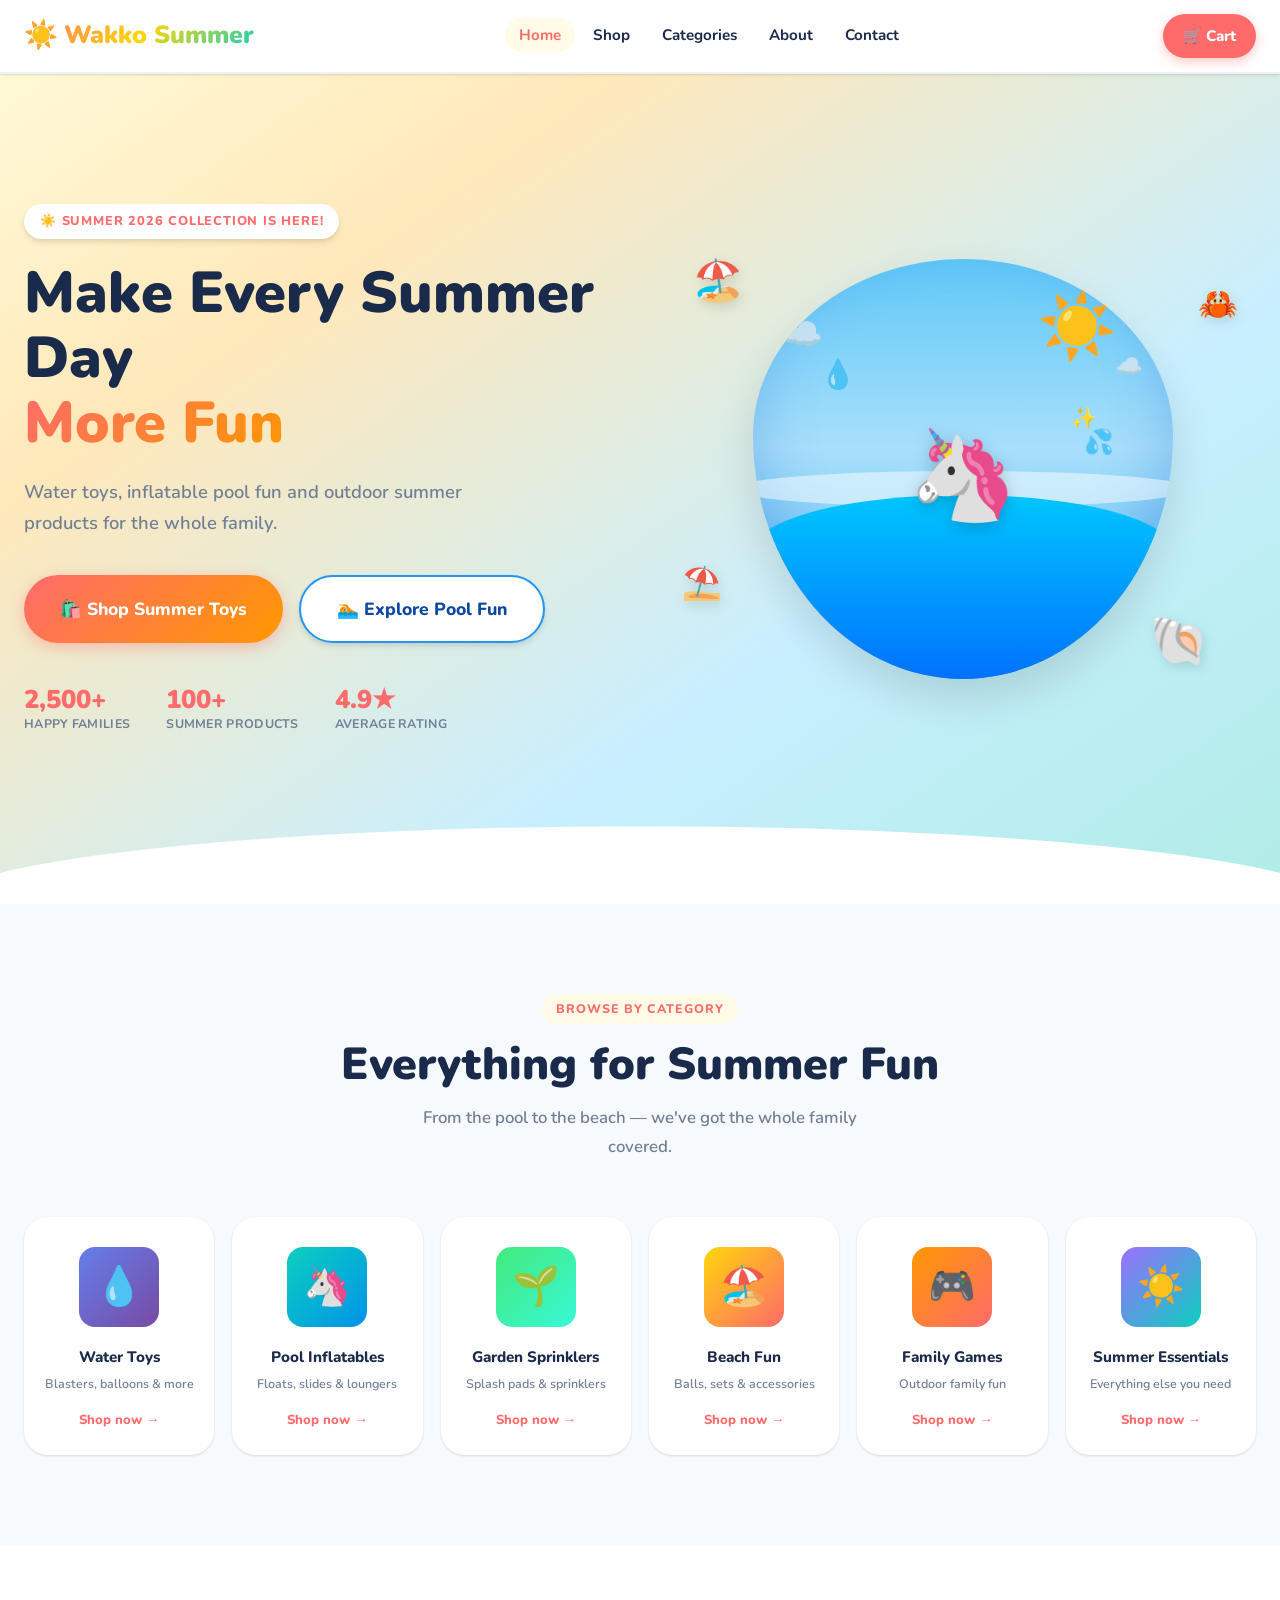
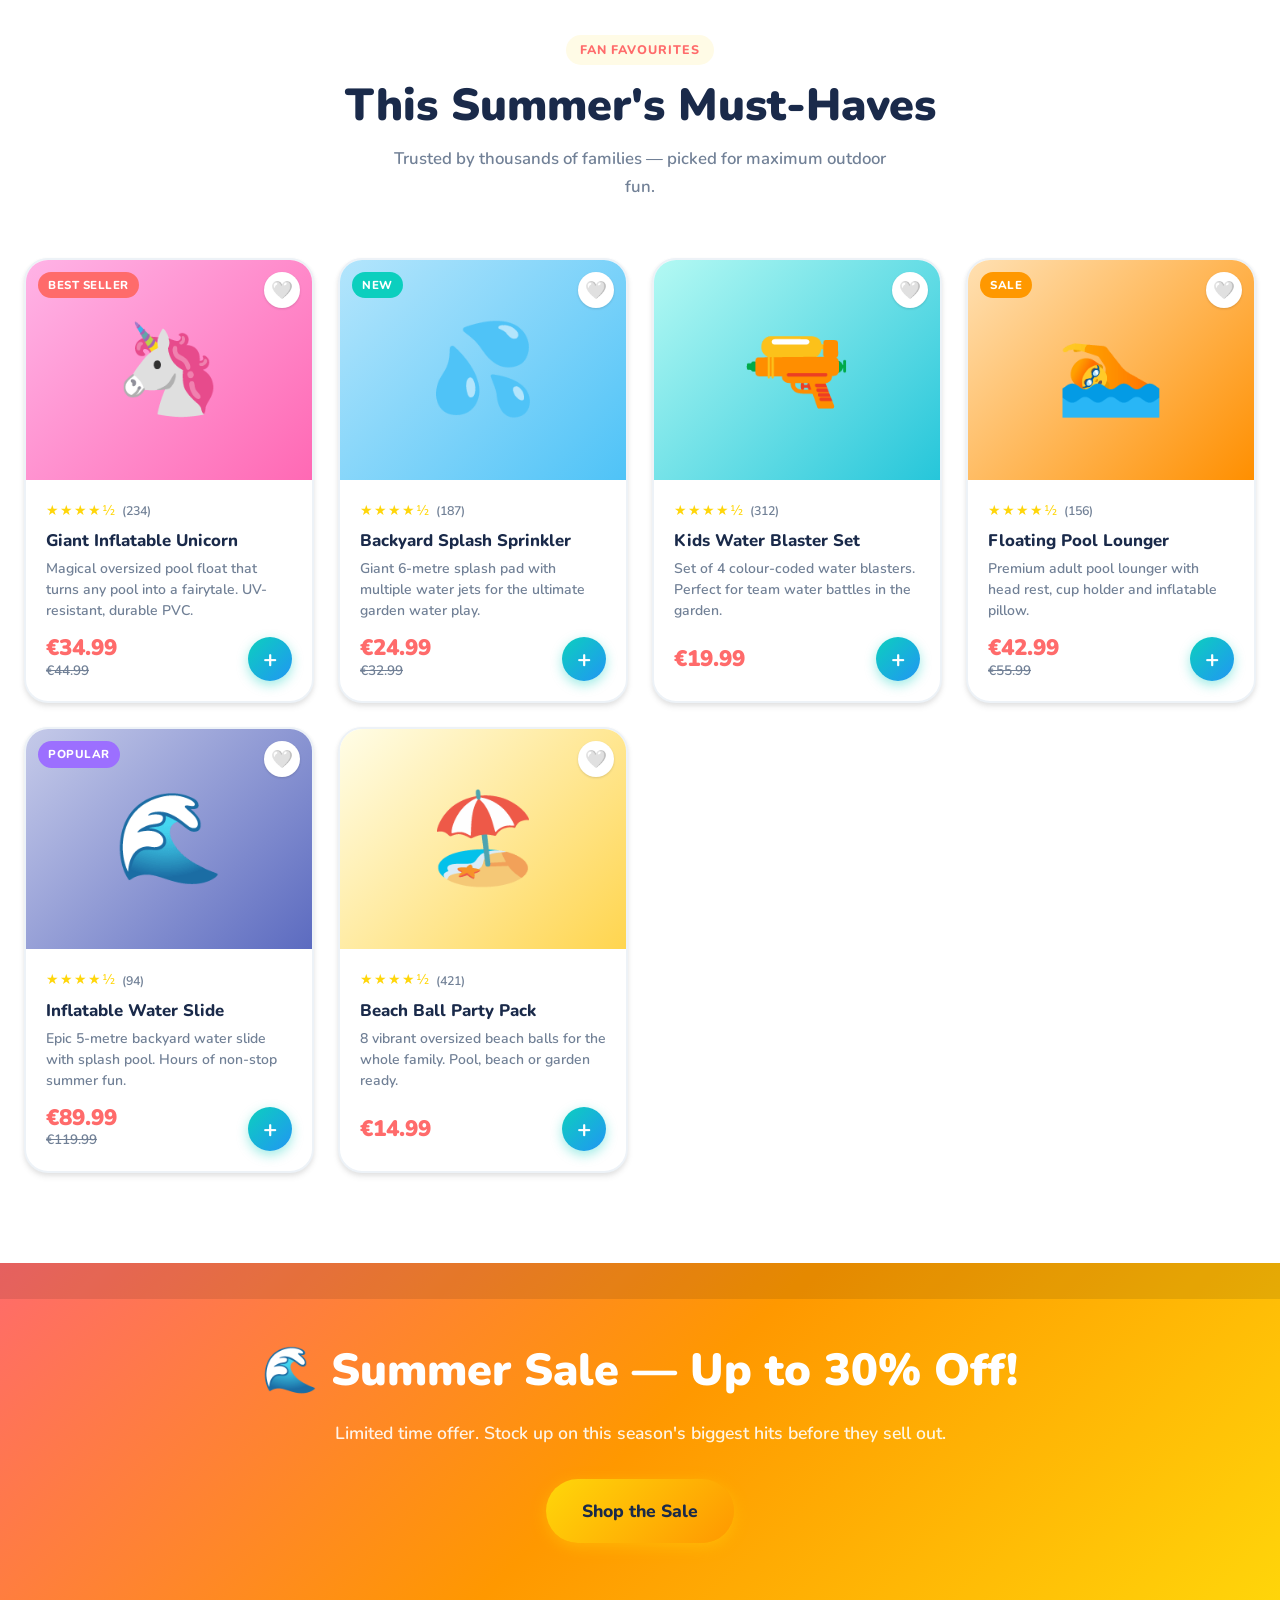
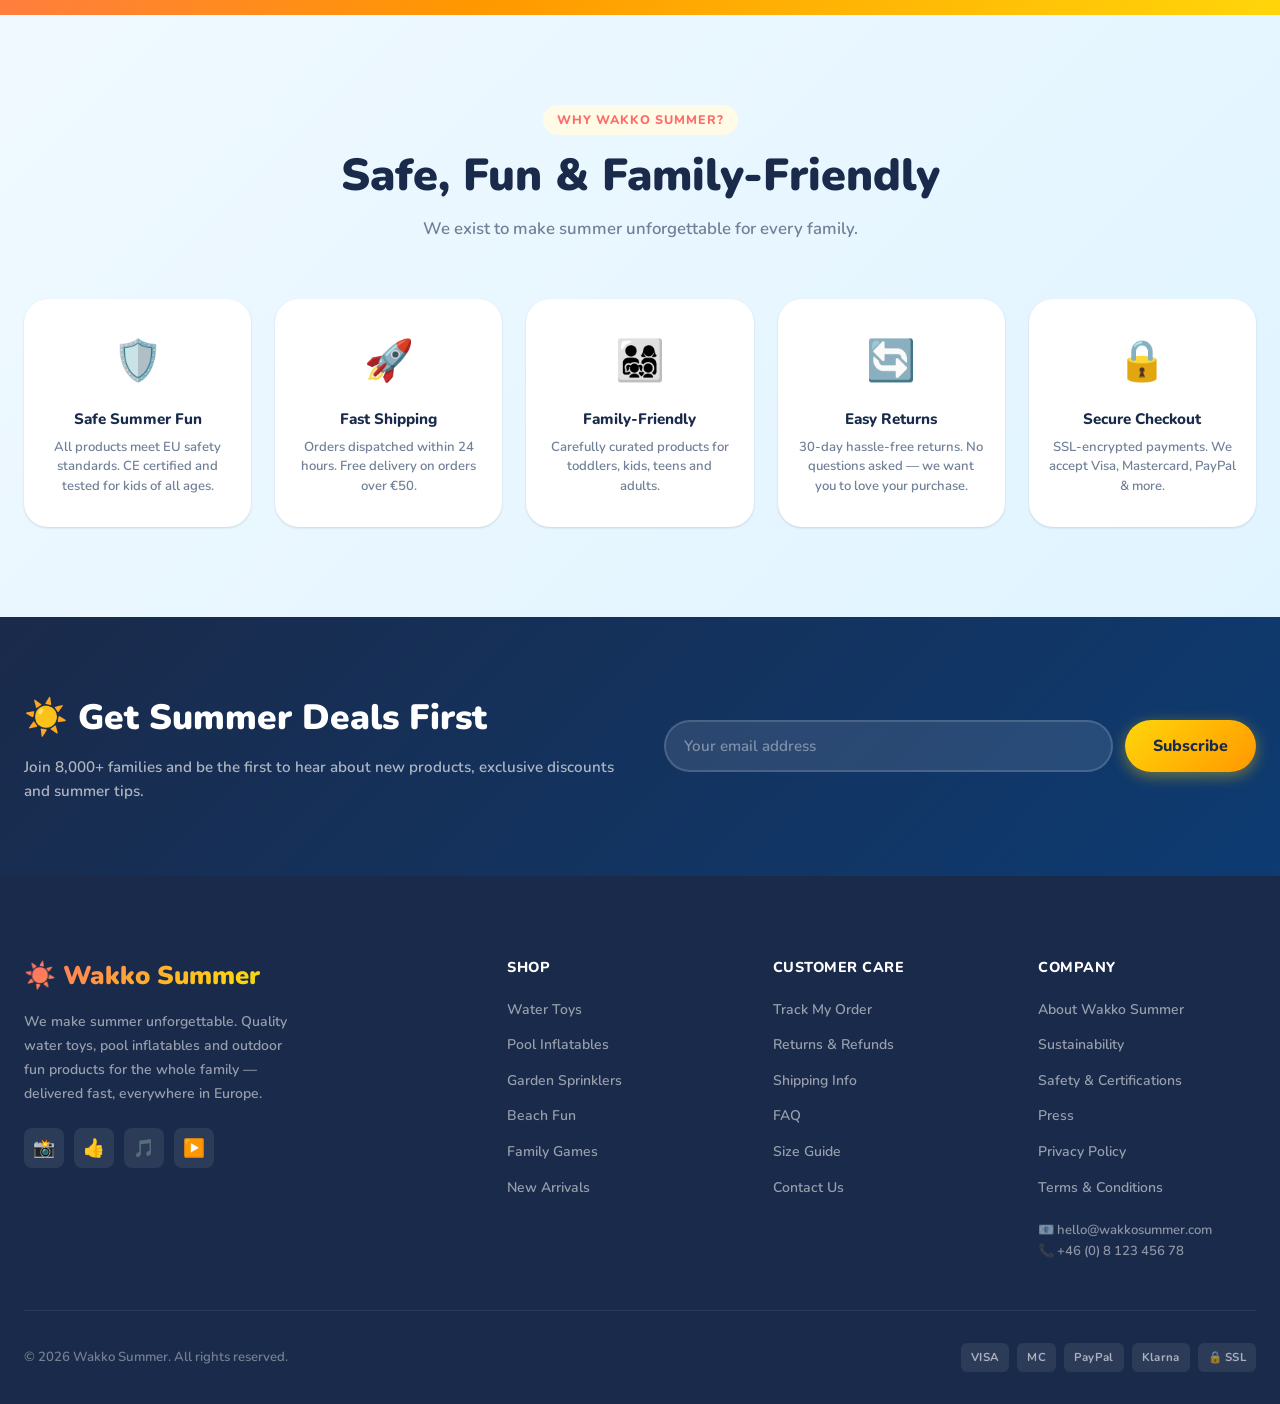
==== commit 145c19cb: "chore: update to Summer 2026 Co-Authored-By: Claude Sonnet 4.6 <noreply@anthropic.com>" ====
--- a/index.html
+++ b/index.html
@@ -40,7 +40,7 @@
     <div class="container">
 
       <div class="hero__content">
-        <div class="hero__badge">☀️ Summer 2025 Collection is here!</div>
+        <div class="hero__badge">☀️ Summer 2026 Collection is here!</div>
         <h1 class="hero__headline">
           Make Every Summer Day<br>
           <span>More Fun</span>
@@ -291,7 +291,7 @@
       </div>
 
       <div class="footer__bottom">
-        <span class="footer__copyright">© 2025 Wakko Summer. All rights reserved.</span>
+        <span class="footer__copyright">© 2026 Wakko Summer. All rights reserved.</span>
         <div class="footer__payment">
           <span class="footer__payment-icon">VISA</span>
           <span class="footer__payment-icon">MC</span>
